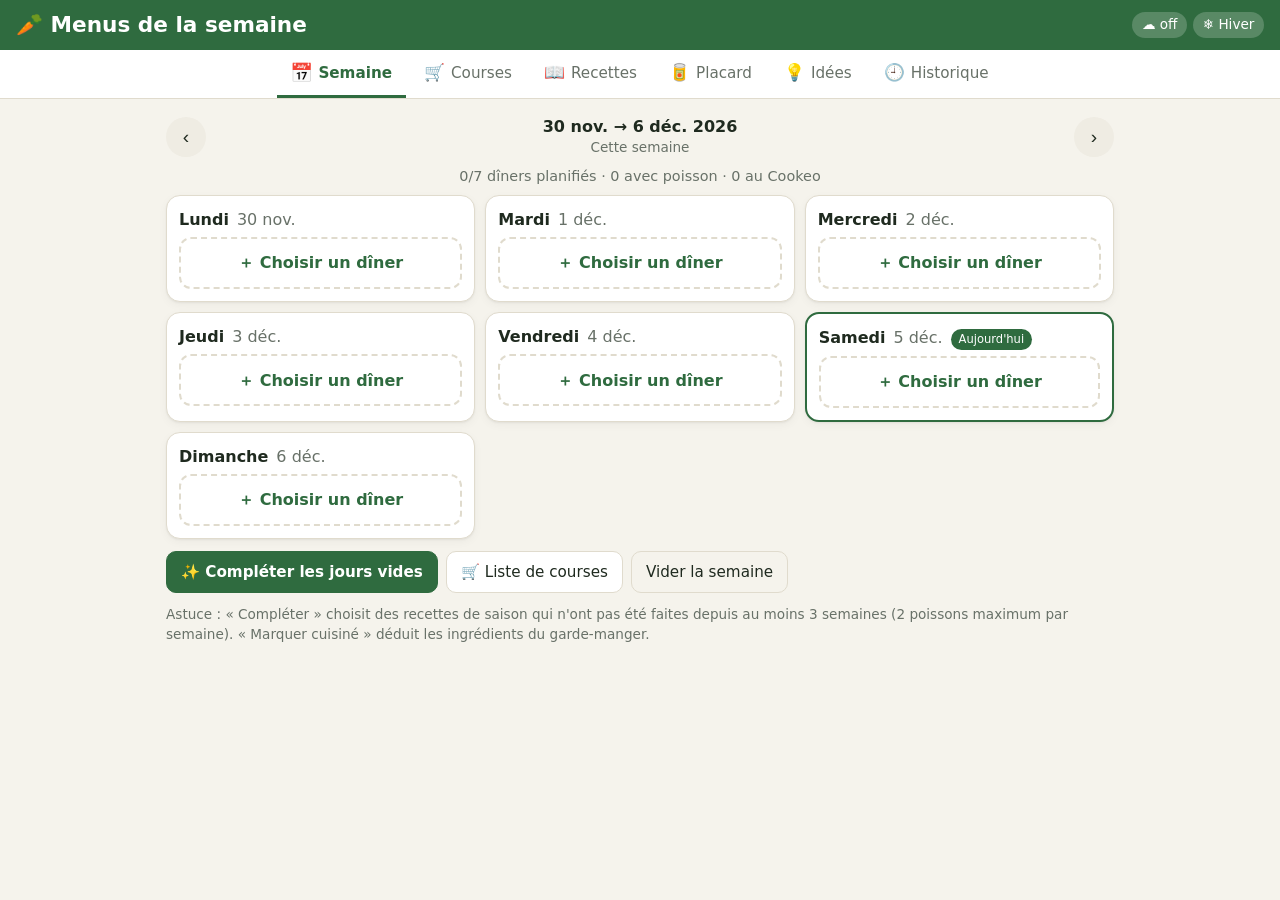
==== index.html @ c79c8af1 "Version initiale Co-Authored-By: Claude Opus 5.5 <noreply@anthropic.com> Claude-Session: https://cla" ====
<!doctype html>
<html lang="fr">
<head>
  <meta charset="utf-8">
  <meta name="viewport" content="width=device-width, initial-scale=1, viewport-fit=cover">
  <meta name="theme-color" content="#2f6b3f">
  <meta name="apple-mobile-web-app-capable" content="yes">
  <meta name="mobile-web-app-capable" content="yes">
  <meta name="apple-mobile-web-app-title" content="Menus">
  <title>Menus de la semaine</title>
  <link rel="icon" href="data:image/svg+xml,<svg xmlns='http://www.w3.org/2000/svg' viewBox='0 0 100 100'><text y='.9em' font-size='90'>🥕</text></svg>">
  <link rel="stylesheet" href="css/style.css">
</head>
<body>
  <header class="topbar">
    <h1>🥕 Menus<span class="hide-sm"> de la semaine</span></h1>
    <div class="topbar-right">
      <button id="syncBadge" class="season-pill sync-pill" data-action="sync-settings" title="Synchronisation">☁️</button>
      <span id="seasonBadge" class="season-pill"></span>
    </div>
  </header>

  <nav class="tabs" id="tabs" aria-label="Navigation">
    <button data-tab="week" class="active"><span class="ico">📅</span><span>Semaine</span></button>
    <button data-tab="shopping"><span class="ico">🛒</span><span>Courses</span></button>
    <button data-tab="recipes"><span class="ico">📖</span><span>Recettes</span></button>
    <button data-tab="pantry"><span class="ico">🥫</span><span>Placard</span></button>
    <button data-tab="ideas"><span class="ico">💡</span><span>Idées</span></button>
    <button data-tab="history"><span class="ico">🕘</span><span>Historique</span></button>
  </nav>

  <main>
    <section id="tab-week" class="tab active"></section>
    <section id="tab-shopping" class="tab"></section>
    <section id="tab-recipes" class="tab"></section>
    <section id="tab-pantry" class="tab"></section>
    <section id="tab-ideas" class="tab"></section>
    <section id="tab-history" class="tab"></section>
  </main>

  <dialog id="modal"><div id="modalBody" class="modal-inner"></div></dialog>
  <div id="toast" role="status" aria-live="polite"></div>
  <datalist id="ingNames"></datalist>
  <input type="file" id="importFile" accept="application/json,.json" hidden>

  <!-- Scripts classiques (pas de modules) : fonctionne en ouvrant directement le fichier -->
  <script src="js/recipes.js"></script>
  <script src="js/storage.js"></script>
  <script src="js/sync.js"></script>
  <script src="js/app.js"></script>
</body>
</html>
---- css/style.css ----
/* =====================================================================
   Menus de la semaine — styles (mobile d'abord)
   ===================================================================== */
:root {
  --bg: #f5f3ec;
  --surface: #ffffff;
  --surface-2: #efece3;
  --text: #1f2a1f;
  --muted: #687168;
  --line: #e0dbcd;
  --accent: #2f6b3f;
  --accent-soft: #e4efe6;
  --accent-text: #ffffff;
  --warn: #a85a12;
  --warn-soft: #fcf0e2;
  --danger: #b3261e;
  --fish: #1d5c86;
  --fish-soft: #e3eff8;
  --cookeo: #8a3b12;
  --cookeo-soft: #fbe8dc;
  --radius: 14px;
  --shadow: 0 1px 2px rgba(0, 0, 0, .05), 0 3px 10px rgba(0, 0, 0, .04);
  --nav-h: 62px;
  color-scheme: light;
}
@media (prefers-color-scheme: dark) {
  :root {
    --bg: #131713;
    --surface: #1c221c;
    --surface-2: #252c25;
    --text: #e7ece5;
    --muted: #9aa49a;
    --line: #313a31;
    --accent: #80c891;
    --accent-soft: #213428;
    --accent-text: #0e1a11;
    --warn: #f0a560;
    --warn-soft: #3a2a19;
    --danger: #ff8a80;
    --fish: #8cc3ec;
    --fish-soft: #1a2b39;
    --cookeo: #f2a57f;
    --cookeo-soft: #3a2419;
    --shadow: none;
    color-scheme: dark;
  }
}

* { box-sizing: border-box; }
html { -webkit-text-size-adjust: 100%; }
body {
  margin: 0;
  font-family: system-ui, -apple-system, "Segoe UI", Roboto, sans-serif;
  font-size: 16px;
  line-height: 1.45;
  background: var(--bg);
  color: var(--text);
  padding-bottom: calc(var(--nav-h) + env(safe-area-inset-bottom) + 16px);
}
h1, h2, h3 { line-height: 1.2; margin: 0; }
h2 { font-size: 1.3rem; }
h3 { font-size: 1.05rem; }
small, .small { font-size: .85rem; }
.muted { color: var(--muted); }
.warn-text { color: var(--warn); }
.hint { color: var(--muted); font-size: .85rem; margin: .6rem 0; }
.empty { color: var(--muted); text-align: center; padding: 1.5rem 1rem; }
.empty .btn { margin-top: .8rem; }

/* ----- En-tête et navigation ----- */
.topbar {
  display: flex; align-items: center; justify-content: space-between; gap: .5rem;
  padding: calc(env(safe-area-inset-top) + 12px) 16px 12px;
  background: var(--accent); color: var(--accent-text);
}
.topbar h1 { font-size: 1.15rem; }
.season-pill { background: rgba(255, 255, 255, .2); padding: .2rem .6rem; border-radius: 99px; font-size: .85rem; white-space: nowrap; }

.tabs {
  position: fixed; left: 0; right: 0; bottom: 0; z-index: 10;
  display: grid; grid-template-columns: repeat(6, 1fr);
  background: var(--surface); border-top: 1px solid var(--line);
  padding-bottom: env(safe-area-inset-bottom);
}
.tabs button {
  border: 0; background: none; color: var(--muted); font: inherit; font-size: .68rem;
  display: flex; flex-direction: column; align-items: center; gap: 2px;
  height: var(--nav-h); justify-content: center; cursor: pointer; min-width: 0;
}
.tabs .ico { font-size: 1.3rem; }
.tabs button.active { color: var(--accent); font-weight: 700; }
.tabs button.active .ico { transform: scale(1.1); }

main { max-width: 980px; margin: 0 auto; padding: 12px 16px; }
.tab { display: none; }
.tab.active { display: block; }

@media (min-width: 800px) {
  body { padding-bottom: 24px; }
  .tabs {
    position: sticky; top: 0; bottom: auto;
    grid-template-columns: repeat(6, auto); justify-content: center; gap: 4px;
    border-top: 0; border-bottom: 1px solid var(--line); padding: 0 8px;
  }
  .tabs button { flex-direction: row; font-size: .95rem; height: 48px; padding: 0 14px; gap: 6px; border-bottom: 3px solid transparent; }
  .tabs .ico { font-size: 1.05rem; }
  .tabs button.active { border-bottom-color: var(--accent); }
  .topbar h1 { font-size: 1.35rem; }
}

/* ----- Éléments génériques ----- */
.card {
  background: var(--surface); border: 1px solid var(--line); border-radius: var(--radius);
  padding: 14px; box-shadow: var(--shadow); margin: 12px 0;
}
.section-head { display: flex; align-items: center; justify-content: space-between; gap: .5rem; margin: 8px 0 12px; flex-wrap: wrap; }
.section-head small { color: var(--muted); font-weight: 400; font-size: .9rem; }
.row { display: flex; gap: 8px; align-items: center; flex-wrap: wrap; margin: 6px 0; }
.row > input, .row > select, .row > label:not(.chk) { flex: 1 1 140px; }
.row.between { justify-content: space-between; }
.toolbar { display: flex; flex-wrap: wrap; gap: 8px; margin: 12px 0; }
.grid-2 { display: grid; gap: 0 12px; }
@media (min-width: 700px) { .grid-2 { grid-template-columns: 1fr 1fr; } }

input, select, textarea {
  font: inherit; font-size: 16px; /* évite le zoom automatique sur iPhone */
  color: var(--text); background: var(--surface);
  border: 1px solid var(--line); border-radius: 10px; padding: 9px 10px; min-height: 42px; width: 100%;
}
textarea { resize: vertical; }
input:focus, select:focus, textarea:focus { outline: 2px solid var(--accent); outline-offset: 1px; }
input[type="checkbox"] { width: 20px; height: 20px; min-height: 0; accent-color: var(--accent); flex: none; margin: 0; }
label { display: block; font-size: .9rem; color: var(--muted); margin: 8px 0; }
label > input, label > select, label > textarea { margin-top: 4px; color: var(--text); }
label.chk { display: inline-flex; align-items: center; gap: 6px; color: var(--text); margin: 4px 12px 4px 0; font-size: .95rem; }
label.chk select { width: auto; min-height: 34px; padding: 4px 8px; margin: 0; }
fieldset { border: 1px solid var(--line); border-radius: 12px; margin: 10px 0; padding: 8px 12px 12px; }
legend { font-size: .9rem; color: var(--muted); padding: 0 4px; }

.btn {
  font: inherit; font-size: .95rem; cursor: pointer;
  border: 1px solid var(--line); background: var(--surface); color: var(--text);
  border-radius: 10px; padding: 9px 14px; min-height: 42px; line-height: 1.2;
}
.btn:hover { border-color: var(--accent); }
.btn.primary { background: var(--accent); color: var(--accent-text); border-color: var(--accent); font-weight: 600; }
.btn.ghost { background: transparent; }
.btn.outline { border-color: var(--accent); color: var(--accent); }
.btn.ok { background: var(--accent-soft); color: var(--accent); border-color: var(--accent); font-weight: 600; }
.btn.danger { color: var(--danger); border-color: var(--danger); background: transparent; }
.btn.small { font-size: .85rem; padding: 6px 10px; min-height: 36px; }
.btn.full { width: 100%; margin-top: 10px; }
.icon-btn {
  border: 0; background: var(--surface-2); color: var(--text); cursor: pointer;
  width: 40px; height: 40px; border-radius: 50%; font-size: 1.2rem; flex: none;
}
.icon-btn.small { width: 34px; height: 34px; font-size: .9rem; }
.link { border: 0; background: none; padding: 0; color: var(--accent); font: inherit; cursor: pointer; text-align: left; text-decoration: underline; text-underline-offset: 2px; }

.badges { display: flex; flex-wrap: wrap; gap: 4px; margin: 6px 0; }
.badge { font-size: .72rem; padding: 2px 8px; border-radius: 99px; background: var(--surface-2); color: var(--muted); white-space: nowrap; }
.badge.cat { background: var(--accent-soft); color: var(--accent); }
.badge.cookeo { background: var(--cookeo-soft); color: var(--cookeo); }
.badge.fish { background: var(--fish-soft); color: var(--fish); }
.badge.veg { background: var(--accent-soft); color: var(--accent); }
.badge.warn { background: var(--warn-soft); color: var(--warn); }
.badge.today-badge { background: var(--accent); color: var(--accent-text); }

/* ----- Semaine ----- */
.week-nav { display: flex; align-items: center; justify-content: space-between; gap: 8px; margin: 4px 0 8px; }
.week-title { text-align: center; display: flex; flex-direction: column; }
.week-title small { color: var(--muted); }
.summary { text-align: center; color: var(--muted); font-size: .9rem; margin: 0 0 8px; }
.days { display: grid; gap: 10px; }
@media (min-width: 700px) { .days { grid-template-columns: repeat(2, 1fr); } }
@media (min-width: 960px) { .days { grid-template-columns: repeat(3, 1fr); } }
.day { background: var(--surface); border: 1px solid var(--line); border-radius: var(--radius); padding: 12px; box-shadow: var(--shadow); }
.day.today { border: 2px solid var(--accent); }
.day.cooked { opacity: .75; }
.day-head { display: flex; align-items: baseline; gap: 8px; margin-bottom: 6px; }
.recipe-link { border: 0; background: none; padding: 0; font: inherit; font-weight: 650; font-size: 1.02rem; color: var(--text); text-align: left; cursor: pointer; }
.recipe-link:hover { color: var(--accent); }
.day-actions { display: flex; flex-wrap: wrap; gap: 6px; margin-top: 8px; }
.add-day {
  width: 100%; min-height: 52px; border: 2px dashed var(--line); background: transparent;
  border-radius: 12px; color: var(--accent); font: inherit; font-weight: 600; cursor: pointer;
}
.add-day:hover { border-color: var(--accent); }
.lunch { margin: 8px 0 0; font-size: .78rem; color: var(--muted); }

/* ----- Filtres ----- */
.filters { display: flex; flex-wrap: wrap; gap: 8px; align-items: center; margin: 8px 0 12px; }
.filters input[type="search"] { flex: 1 1 100%; }
.filters select { flex: 1 1 140px; width: auto; }

/* ----- Liste de recettes ----- */
.cards { display: grid; gap: 10px; }
@media (min-width: 700px) { .cards { grid-template-columns: repeat(2, 1fr); } }
.cards .card { margin: 0; }
.recipe-card { cursor: pointer; }
.recipe-card:hover { border-color: var(--accent); }
.recipe-card p { margin: 4px 0 0; }
.group-title { margin: 18px 0 8px; }
.idea p { margin: 6px 0; }

/* ----- Sélecteur (modale) ----- */
.pick-list { display: flex; flex-direction: column; gap: 8px; }
.pick-item {
  text-align: left; font: inherit; color: var(--text); background: var(--surface);
  border: 1px solid var(--line); border-radius: 12px; padding: 10px 12px; cursor: pointer;
  display: flex; flex-direction: column; gap: 2px;
}
.pick-item:hover { border-color: var(--accent); }
.pick-item.warn { background: var(--warn-soft); }
.pick-name { font-weight: 600; }
.pick-item .badges { margin: 2px 0; }

/* ----- Courses ----- */
.progress-wrap { display: flex; align-items: center; gap: 10px; margin: 6px 0; }
.progress { flex: 1; height: 8px; background: var(--surface-2); border-radius: 99px; overflow: hidden; }
.progress span { display: block; height: 100%; background: var(--accent); border-radius: 99px; transition: width .3s; }
.small-progress { height: 5px; margin: 6px 0; }
.aisle h3 { display: flex; justify-content: space-between; margin-bottom: 6px; color: var(--accent); }
.aisle h3 small { color: var(--muted); font-weight: 400; }
.item {
  display: flex; align-items: center; gap: 10px; margin: 0; padding: 10px 2px;
  border-top: 1px solid var(--line); color: var(--text); font-size: 1rem; cursor: pointer;
}
.item:first-of-type { border-top: 0; }
.item-main { flex: 1; display: flex; flex-direction: column; min-width: 0; }
.item-name { font-weight: 500; }
.item-note { font-size: .75rem; color: var(--muted); overflow-wrap: anywhere; }
.item-qty { font-weight: 600; white-space: nowrap; text-align: right; }
.item.done .item-name, .item.done .item-qty { text-decoration: line-through; color: var(--muted); }
.item.done { opacity: .65; }
.add-extra h3 { margin-bottom: 4px; }
.qty-input { flex: 0 1 120px !important; }
.covered ul { margin: 8px 0 0; padding-left: 18px; }
.covered li { margin: 4px 0; }
.export-text { font-family: ui-monospace, Menlo, monospace; font-size: 14px; }

/* ----- Garde-manger ----- */
.chips { display: flex; flex-wrap: wrap; gap: 6px; align-items: center; margin: 10px 0; }
.chip { border: 1px solid var(--line); background: var(--surface); color: var(--text); border-radius: 99px; padding: 6px 10px; font: inherit; font-size: .82rem; cursor: pointer; }
.chip:hover { border-color: var(--accent); }
.pantry-list { list-style: none; margin: 10px 0; padding: 0; background: var(--surface); border: 1px solid var(--line); border-radius: var(--radius); }
.pantry-list li { display: flex; align-items: center; gap: 8px; padding: 8px 12px; border-top: 1px solid var(--line); flex-wrap: wrap; }
.pantry-list li:first-child { border-top: 0; }
.p-name { flex: 1 1 140px; font-weight: 500; }
.p-qty { font-weight: 600; min-width: 70px; text-align: right; }
.p-actions { display: flex; gap: 4px; align-items: center; }
.empty-stock .p-qty { color: var(--danger); }
#pantrySearch { margin: 6px 0; }

/* ----- Historique ----- */
ul.simple { list-style: none; padding: 0; margin: 8px 0; }
ul.simple li { padding: 4px 0; }
.week-hist.current { border-color: var(--accent); }

/* ----- Modale ----- */
dialog {
  border: 0; padding: 0; background: var(--surface); color: var(--text);
  width: min(680px, 100vw); max-width: 100vw; max-height: 92dvh;
  border-radius: 18px 18px 0 0; margin: auto auto 0; box-shadow: 0 -4px 30px rgba(0, 0, 0, .25);
}
dialog::backdrop { background: rgba(0, 0, 0, .45); }
@media (min-width: 700px) { dialog { border-radius: 18px; margin: auto; max-height: 88vh; } }
.modal-inner { padding: 16px 16px calc(16px + env(safe-area-inset-bottom)); overflow-y: auto; max-height: inherit; }
.modal-head { display: flex; justify-content: space-between; align-items: flex-start; gap: 10px; position: sticky; top: -16px; background: var(--surface); padding: 4px 0 8px; z-index: 1; }
.modal-head h2 { font-size: 1.15rem; padding-top: 8px; }
.modal-actions { display: flex; flex-wrap: wrap; gap: 8px; justify-content: flex-end; margin-top: 14px; border-top: 1px solid var(--line); padding-top: 12px; }
.modal-inner h3 { margin: 16px 0 6px; }
.ing-list { list-style: none; padding: 0; margin: 0; }
.ing-list li { display: flex; justify-content: space-between; gap: 10px; padding: 6px 0; border-bottom: 1px dashed var(--line); }
.steps { padding-left: 22px; margin: 0; }
.steps li { margin: 6px 0; }
.note { background: var(--surface-2); padding: 10px 12px; border-radius: 10px; font-size: .92rem; }
.cookeo-box { background: var(--cookeo-soft); color: var(--text); padding: 10px 12px; border-radius: 10px; margin: 8px 0; font-size: .92rem; }
.cookeo-box strong { color: var(--cookeo); }
.fish-box { background: var(--fish-soft); padding: 10px 12px; border-radius: 10px; margin: 8px 0; font-size: .92rem; }
.add-to-week { background: var(--surface-2); box-shadow: none; }
.ing-row { display: grid; grid-template-columns: 1fr 70px 34px; grid-template-areas: "name qty del" "unit aisle aisle"; gap: 6px; padding: 8px 0; border-bottom: 1px dashed var(--line); }
.ing-row [name=iname] { grid-area: name; }
.ing-row [name=iqty] { grid-area: qty; }
.ing-row [name=iunit] { grid-area: unit; }
.ing-row [name=iaisle] { grid-area: aisle; }
.ing-row .icon-btn { grid-area: del; align-self: center; }
@media (min-width: 600px) {
  .ing-row { grid-template-columns: 2fr 70px 1fr 1.4fr 34px; grid-template-areas: "name qty unit aisle del"; }
}
#ingRows { margin-bottom: 8px; }

/* ----- Toast ----- */
#toast {
  position: fixed; left: 50%; bottom: calc(var(--nav-h) + env(safe-area-inset-bottom) + 12px);
  transform: translate(-50%, 20px); opacity: 0; pointer-events: none;
  background: var(--text); color: var(--bg); padding: 10px 16px; border-radius: 12px;
  font-size: .9rem; max-width: min(92vw, 520px); z-index: 100; transition: all .25s; text-align: center;
}
#toast.show { opacity: 1; transform: translate(-50%, 0); }
@media (min-width: 800px) { #toast { bottom: 24px; } }

/* ----- Synchronisation ----- */
.topbar-right { display: flex; gap: 6px; align-items: center; }
.sync-pill { border: 0; color: inherit; font: inherit; font-size: .85rem; cursor: pointer; }
.sync-pill.bad { background: #f6c9a0; color: #4a2405; }
.toolbar.tight { margin: 0; }
.modal-inner a { color: var(--accent); }
@media (max-width: 480px) { .hide-sm { display: none; } }
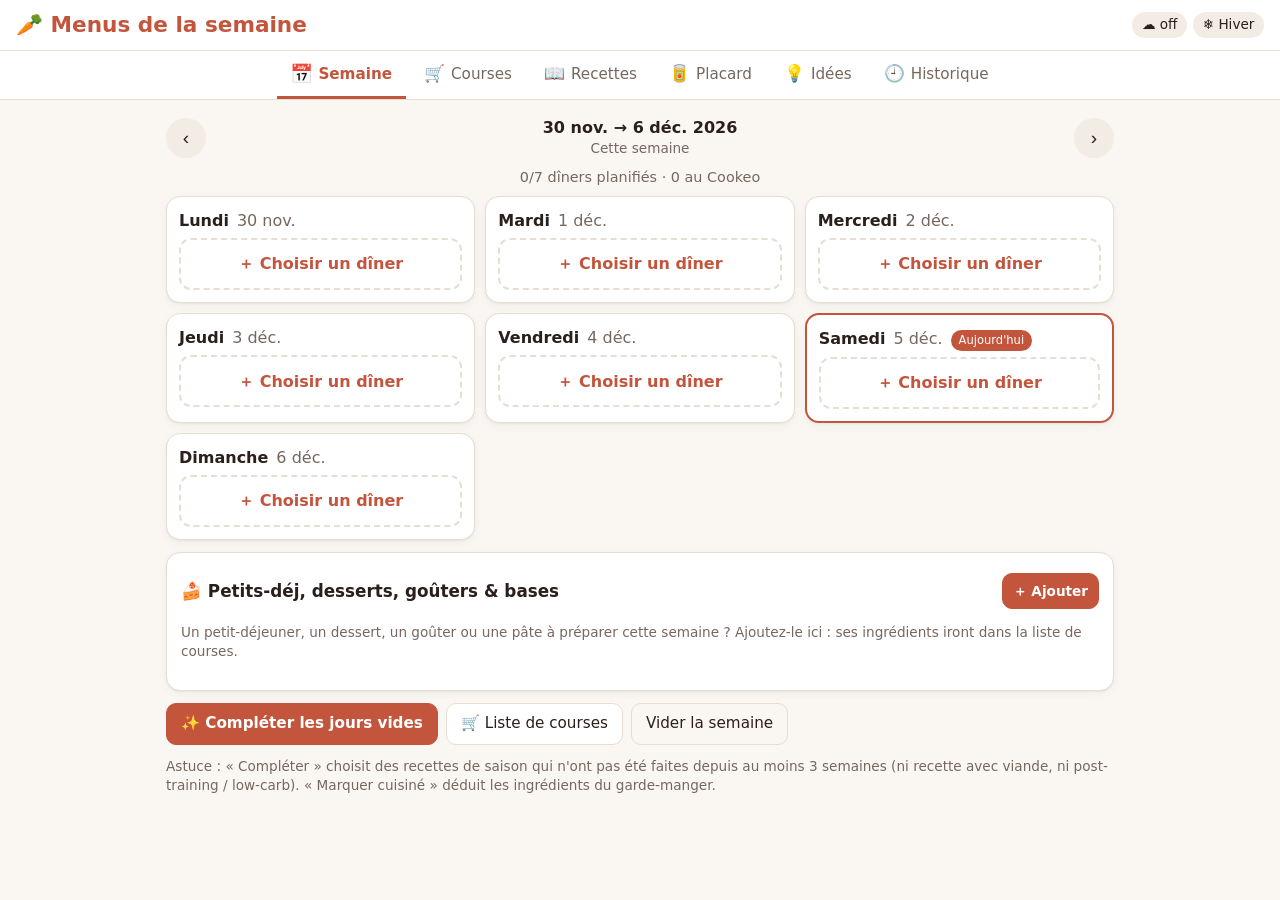
==== commit 015685a7: "Palette « Terre cuite » : fond noir neutre, accent terre cuite, version claire assortie Barre du hau" ====
--- a/index.html
+++ b/index.html
@@ -3,7 +3,8 @@
 <head>
   <meta charset="utf-8">
   <meta name="viewport" content="width=device-width, initial-scale=1, viewport-fit=cover">
-  <meta name="theme-color" content="#2f6b3f">
+  <meta name="theme-color" content="#faf7f2" media="(prefers-color-scheme: light)">
+  <meta name="theme-color" content="#0e0e10" media="(prefers-color-scheme: dark)">
   <meta name="apple-mobile-web-app-capable" content="yes">
   <meta name="mobile-web-app-capable" content="yes">
   <meta name="apple-mobile-web-app-title" content="Menus">
--- a/css/style.css
+++ b/css/style.css
@@ -2,22 +2,23 @@
    Menus de la semaine — styles (mobile d'abord)
    ===================================================================== */
 :root {
-  --bg: #f5f3ec;
+  /* Palette « Terre cuite » — version claire (téléphone en mode jour) */
+  --bg: #faf7f2;
   --surface: #ffffff;
-  --surface-2: #efece3;
-  --text: #1f2a1f;
-  --muted: #687168;
-  --line: #e0dbcd;
-  --accent: #2f6b3f;
-  --accent-soft: #e4efe6;
+  --surface-2: #f2ece4;
+  --text: #2a1f1b;
+  --muted: #76675f;
+  --line: #e6ddd3;
+  --accent: #c4553d;
+  --accent-soft: #fbe6e0;
   --accent-text: #ffffff;
-  --warn: #a85a12;
-  --warn-soft: #fcf0e2;
+  --warn: #9a5b0c;
+  --warn-soft: #fbf0dc;
   --danger: #b3261e;
-  --fish: #1d5c86;
-  --fish-soft: #e3eff8;
-  --cookeo: #8a3b12;
-  --cookeo-soft: #fbe8dc;
+  --fish: #3e6a91;        /* badge « Avec viande · Baptiste » */
+  --fish-soft: #e3eef7;
+  --cookeo: #9a5b0c;
+  --cookeo-soft: #fbf0dc;
   --radius: 14px;
   --shadow: 0 1px 2px rgba(0, 0, 0, .05), 0 3px 10px rgba(0, 0, 0, .04);
   --nav-h: 62px;
@@ -25,22 +26,23 @@
 }
 @media (prefers-color-scheme: dark) {
   :root {
-    --bg: #131713;
-    --surface: #1c221c;
-    --surface-2: #252c25;
-    --text: #e7ece5;
-    --muted: #9aa49a;
-    --line: #313a31;
-    --accent: #80c891;
-    --accent-soft: #213428;
-    --accent-text: #0e1a11;
-    --warn: #f0a560;
-    --warn-soft: #3a2a19;
+    /* Palette « Terre cuite » — fond noir */
+    --bg: #0e0e10;
+    --surface: #18181b;
+    --surface-2: #232327;
+    --text: #f2f0ec;
+    --muted: #a1a1aa;
+    --line: #2c2c31;
+    --accent: #e2725b;
+    --accent-soft: #3a211c;
+    --accent-text: #1a0e0b;
+    --warn: #f2b45a;
+    --warn-soft: #36291a;
     --danger: #ff8a80;
-    --fish: #8cc3ec;
-    --fish-soft: #1a2b39;
-    --cookeo: #f2a57f;
-    --cookeo-soft: #3a2419;
+    --fish: #8fb8de;
+    --fish-soft: #1c2733;
+    --cookeo: #f2b45a;
+    --cookeo-soft: #36291a;
     --shadow: none;
     color-scheme: dark;
   }
@@ -71,10 +73,10 @@
 .topbar {
   display: flex; align-items: center; justify-content: space-between; gap: .5rem;
   padding: calc(env(safe-area-inset-top) + 12px) 16px 12px;
-  background: var(--accent); color: var(--accent-text);
-}
-.topbar h1 { font-size: 1.15rem; }
-.season-pill { background: rgba(255, 255, 255, .2); padding: .2rem .6rem; border-radius: 99px; font-size: .85rem; white-space: nowrap; }
+  background: var(--surface); color: var(--text); border-bottom: 1px solid var(--line);
+}
+.topbar h1 { font-size: 1.15rem; color: var(--accent); }
+.season-pill { background: var(--surface-2); color: var(--text); padding: .2rem .6rem; border-radius: 99px; font-size: .85rem; white-space: nowrap; }
 
 .tabs {
   position: fixed; left: 0; right: 0; bottom: 0; z-index: 10;
@@ -161,7 +163,7 @@
 .badge { font-size: .72rem; padding: 2px 8px; border-radius: 99px; background: var(--surface-2); color: var(--muted); white-space: nowrap; }
 .badge.cat { background: var(--accent-soft); color: var(--accent); }
 .badge.cookeo { background: var(--cookeo-soft); color: var(--cookeo); }
-.badge.fish { background: var(--fish-soft); color: var(--fish); }
+.badge.meat { background: var(--fish-soft); color: var(--fish); }
 .badge.veg { background: var(--accent-soft); color: var(--accent); }
 .badge.warn { background: var(--warn-soft); color: var(--warn); }
 .badge.today-badge { background: var(--accent); color: var(--accent-text); }
@@ -277,7 +279,7 @@
 .note { background: var(--surface-2); padding: 10px 12px; border-radius: 10px; font-size: .92rem; }
 .cookeo-box { background: var(--cookeo-soft); color: var(--text); padding: 10px 12px; border-radius: 10px; margin: 8px 0; font-size: .92rem; }
 .cookeo-box strong { color: var(--cookeo); }
-.fish-box { background: var(--fish-soft); padding: 10px 12px; border-radius: 10px; margin: 8px 0; font-size: .92rem; }
+.meat-box { background: var(--fish-soft); padding: 10px 12px; border-radius: 10px; margin: 8px 0; font-size: .92rem; }
 .add-to-week { background: var(--surface-2); box-shadow: none; }
 .ing-row { display: grid; grid-template-columns: 1fr 70px 34px; grid-template-areas: "name qty del" "unit aisle aisle"; gap: 6px; padding: 8px 0; border-bottom: 1px dashed var(--line); }
 .ing-row [name=iname] { grid-area: name; }
@@ -303,7 +305,15 @@
 /* ----- Synchronisation ----- */
 .topbar-right { display: flex; gap: 6px; align-items: center; }
 .sync-pill { border: 0; color: inherit; font: inherit; font-size: .85rem; cursor: pointer; }
-.sync-pill.bad { background: #f6c9a0; color: #4a2405; }
+.sync-pill.bad { background: var(--warn-soft); color: var(--warn); }
 .toolbar.tight { margin: 0; }
 .modal-inner a { color: var(--accent); }
 @media (max-width: 480px) { .hide-sm { display: none; } }
+
+/* ----- Desserts, goûters & bases ----- */
+.sides { margin-top: 12px; }
+.sides h3 { margin: 0; }
+.side-list { list-style: none; padding: 0; margin: 8px 0 0; }
+.side-list li { display: flex; align-items: center; gap: 8px; flex-wrap: wrap; padding: 8px 0; border-top: 1px solid var(--line); }
+.side-list li.cooked { opacity: .7; }
+.side-main { flex: 1 1 180px; display: flex; flex-direction: column; }
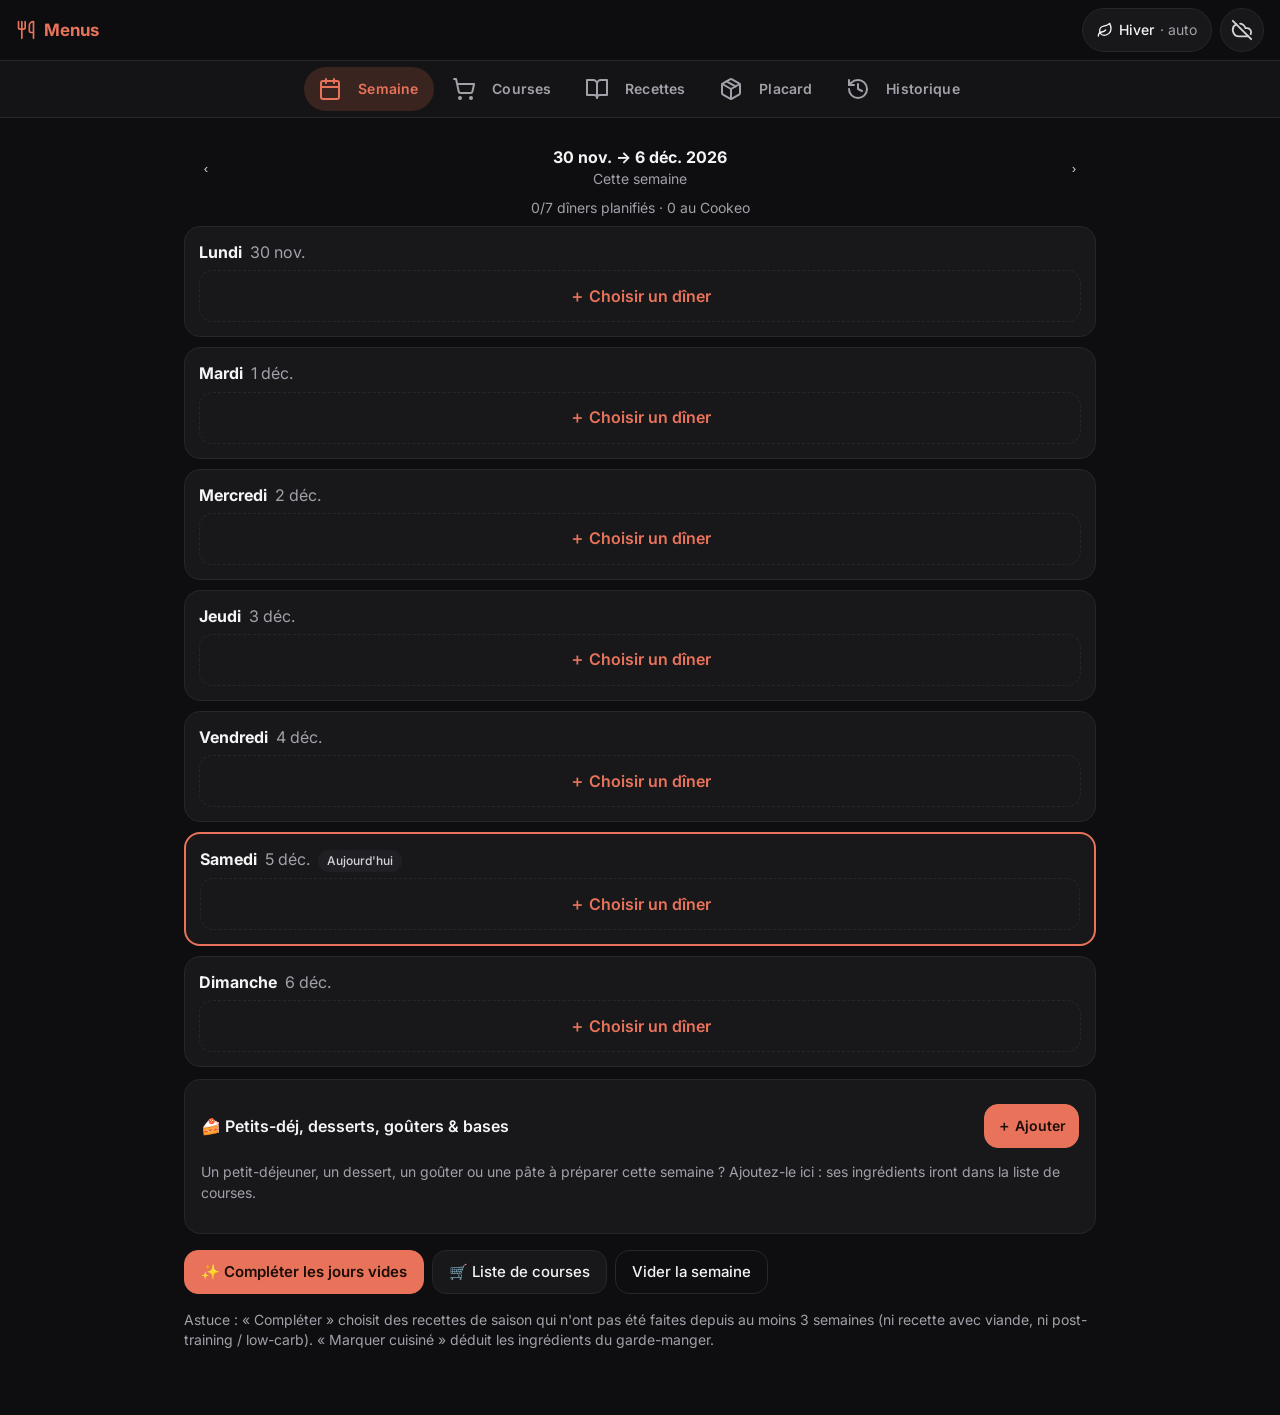
==== commit b61af54c: "Étape 1 : design system, icônes SVG, barre d'onglets et en-tête - Variables CSS (couleurs, rayons, c" ====
--- a/index.html
+++ b/index.html
@@ -3,48 +3,55 @@
 <head>
   <meta charset="utf-8">
   <meta name="viewport" content="width=device-width, initial-scale=1, viewport-fit=cover">
-  <meta name="theme-color" content="#faf7f2" media="(prefers-color-scheme: light)">
-  <meta name="theme-color" content="#0e0e10" media="(prefers-color-scheme: dark)">
+  <meta name="theme-color" content="#0E0E10">
+  <meta name="color-scheme" content="dark">
   <meta name="apple-mobile-web-app-capable" content="yes">
+  <meta name="apple-mobile-web-app-status-bar-style" content="black-translucent">
   <meta name="mobile-web-app-capable" content="yes">
   <meta name="apple-mobile-web-app-title" content="Menus">
   <title>Menus de la semaine</title>
-  <link rel="icon" href="data:image/svg+xml,<svg xmlns='http://www.w3.org/2000/svg' viewBox='0 0 100 100'><text y='.9em' font-size='90'>🥕</text></svg>">
+  <link rel="icon" href="data:image/svg+xml,<svg xmlns='http://www.w3.org/2000/svg' viewBox='0 0 24 24' fill='none' stroke='%23E8735A' stroke-width='2' stroke-linecap='round' stroke-linejoin='round'><path d='M3 2v7c0 1.1.9 2 2 2h4a2 2 0 0 0 2-2V2'/><path d='M7 2v20'/><path d='M21 15V2a5 5 0 0 0-5 5v6c0 1.1.9 2 2 2h3Zm0 0v7'/></svg>">
+  <link rel="preconnect" href="https://fonts.googleapis.com">
+  <link rel="preconnect" href="https://fonts.gstatic.com" crossorigin>
+  <link rel="stylesheet" href="https://fonts.googleapis.com/css2?family=Inter:wght@400;500;600;700&display=swap">
   <link rel="stylesheet" href="css/style.css">
 </head>
 <body>
-  <header class="topbar">
-    <h1>🥕 Menus<span class="hide-sm"> de la semaine</span></h1>
-    <div class="topbar-right">
-      <button id="syncBadge" class="season-pill sync-pill" data-action="sync-settings" title="Synchronisation">☁️</button>
-      <span id="seasonBadge" class="season-pill"></span>
+  <header class="appbar">
+    <div class="brand" aria-hidden="true"><span id="brandIcon"></span>Menus</div>
+    <div class="appbar-actions">
+      <button id="seasonBtn" class="season-btn" data-action="season-sheet" aria-haspopup="dialog"></button>
+      <button id="syncBadge" class="round-btn" data-action="sync-settings" aria-label="Synchronisation"></button>
     </div>
   </header>
 
-  <nav class="tabs" id="tabs" aria-label="Navigation">
-    <button data-tab="week" class="active"><span class="ico">📅</span><span>Semaine</span></button>
-    <button data-tab="shopping"><span class="ico">🛒</span><span>Courses</span></button>
-    <button data-tab="recipes"><span class="ico">📖</span><span>Recettes</span></button>
-    <button data-tab="pantry"><span class="ico">🥫</span><span>Placard</span></button>
-    <button data-tab="ideas"><span class="ico">💡</span><span>Idées</span></button>
-    <button data-tab="history"><span class="ico">🕘</span><span>Historique</span></button>
+  <nav class="tabbar" id="tabs" aria-label="Navigation principale">
+    <button data-tab="week"><span class="tab-ico" data-icon="calendar"></span><span class="tab-label">Semaine</span></button>
+    <button data-tab="shopping"><span class="tab-ico" data-icon="cart"></span><span class="tab-label">Courses</span></button>
+    <button data-tab="recipes"><span class="tab-ico" data-icon="book"></span><span class="tab-label">Recettes</span></button>
+    <button data-tab="pantry"><span class="tab-ico" data-icon="package"></span><span class="tab-label">Placard</span></button>
+    <button data-tab="history"><span class="tab-ico" data-icon="history"></span><span class="tab-label">Historique</span></button>
   </nav>
 
   <main>
-    <section id="tab-week" class="tab active"></section>
-    <section id="tab-shopping" class="tab"></section>
-    <section id="tab-recipes" class="tab"></section>
-    <section id="tab-pantry" class="tab"></section>
-    <section id="tab-ideas" class="tab"></section>
-    <section id="tab-history" class="tab"></section>
+    <section id="tab-week" class="tab active" aria-labelledby="h-week"></section>
+    <section id="tab-shopping" class="tab" aria-labelledby="h-shopping"></section>
+    <section id="tab-recipes" class="tab" aria-labelledby="h-recipes"></section>
+    <section id="tab-pantry" class="tab" aria-labelledby="h-pantry"></section>
+    <section id="tab-ideas" class="tab" aria-labelledby="h-ideas"></section>
+    <section id="tab-history" class="tab" aria-labelledby="h-history"></section>
   </main>
 
-  <dialog id="modal"><div id="modalBody" class="modal-inner"></div></dialog>
-  <div id="toast" role="status" aria-live="polite"></div>
+  <!-- Fenêtre (recette, choix d'un dîner…) et feuille du bas (filtres, ajout…) -->
+  <dialog id="modal" aria-label="Détail"><div id="modalBody" class="modal-inner"></div></dialog>
+  <dialog id="sheet" class="sheet" aria-label="Options"><div id="sheetBody" class="sheet-inner"></div></dialog>
+
+  <div id="toast" role="status" aria-live="polite"><span id="toastMsg"></span><button id="toastAction" type="button" hidden></button></div>
   <datalist id="ingNames"></datalist>
   <input type="file" id="importFile" accept="application/json,.json" hidden>
 
-  <!-- Scripts classiques (pas de modules) : fonctionne en ouvrant directement le fichier -->
+  <!-- Scripts classiques (pas de modules) : fonctionne aussi en ouvrant directement le fichier -->
+  <script src="js/icons.js"></script>
   <script src="js/recipes.js"></script>
   <script src="js/storage.js"></script>
   <script src="js/sync.js"></script>
--- a/css/style.css
+++ b/css/style.css
@@ -1,319 +1,322 @@
 /* =====================================================================
-   Menus de la semaine — styles (mobile d'abord)
+   Menus de la semaine — design system (thème sombre, mobile d'abord)
    ===================================================================== */
 :root {
-  /* Palette « Terre cuite » — version claire (téléphone en mode jour) */
-  --bg: #faf7f2;
-  --surface: #ffffff;
-  --surface-2: #f2ece4;
-  --text: #2a1f1b;
-  --muted: #76675f;
-  --line: #e6ddd3;
-  --accent: #c4553d;
-  --accent-soft: #fbe6e0;
-  --accent-text: #ffffff;
-  --warn: #9a5b0c;
-  --warn-soft: #fbf0dc;
-  --danger: #b3261e;
-  --fish: #3e6a91;        /* badge « Avec viande · Baptiste » */
-  --fish-soft: #e3eef7;
-  --cookeo: #9a5b0c;
-  --cookeo-soft: #fbf0dc;
-  --radius: 14px;
-  --shadow: 0 1px 2px rgba(0, 0, 0, .05), 0 3px 10px rgba(0, 0, 0, .04);
-  --nav-h: 62px;
-  color-scheme: light;
-}
-@media (prefers-color-scheme: dark) {
-  :root {
-    /* Palette « Terre cuite » — fond noir */
-    --bg: #0e0e10;
-    --surface: #18181b;
-    --surface-2: #232327;
-    --text: #f2f0ec;
-    --muted: #a1a1aa;
-    --line: #2c2c31;
-    --accent: #e2725b;
-    --accent-soft: #3a211c;
-    --accent-text: #1a0e0b;
-    --warn: #f2b45a;
-    --warn-soft: #36291a;
-    --danger: #ff8a80;
-    --fish: #8fb8de;
-    --fish-soft: #1c2733;
-    --cookeo: #f2b45a;
-    --cookeo-soft: #36291a;
-    --shadow: none;
-    color-scheme: dark;
-  }
+  --bg: #0E0E10;
+  --surface: #18181B;
+  --surface-2: #141416;
+  --surface-3: #202024;      /* survol, éléments en relief */
+  --border: #26262B;
+  --text: #F4F4F5;
+  --text-2: #D4D4D8;
+  --text-muted: #A1A1AA;     /* jamais plus sombre : contraste ≥ 4,5:1 sur --surface */
+  --accent: #E8735A;
+  --accent-light: #F0A28F;
+  --accent-ink: #1C0D08;
+  --accent-soft: #3A2420;
+  --success: #7DD3A0;
+  --success-soft: #1B2E23;
+  --warning: #F2C14E;
+  --warning-soft: #33290F;
+  --danger: #FF8A80;
+
+  --r-card: 16px;
+  --r-field: 14px;
+  --r-pill: 999px;
+  --tap: 44px;
+  --row: 52px;
+  --tabbar-h: 64px;
+  --font: "Inter", system-ui, -apple-system, "Segoe UI", Roboto, sans-serif;
+  color-scheme: dark;
 }
 
 * { box-sizing: border-box; }
-html { -webkit-text-size-adjust: 100%; }
+html { -webkit-text-size-adjust: 100%; background: var(--bg); }
 body {
   margin: 0;
-  font-family: system-ui, -apple-system, "Segoe UI", Roboto, sans-serif;
+  font-family: var(--font);
   font-size: 16px;
   line-height: 1.45;
   background: var(--bg);
   color: var(--text);
-  padding-bottom: calc(var(--nav-h) + env(safe-area-inset-bottom) + 16px);
+  padding-bottom: calc(var(--tabbar-h) + env(safe-area-inset-bottom) + 24px);
+  -webkit-font-smoothing: antialiased;
 }
 h1, h2, h3 { line-height: 1.2; margin: 0; }
-h2 { font-size: 1.3rem; }
-h3 { font-size: 1.05rem; }
-small, .small { font-size: .85rem; }
-.muted { color: var(--muted); }
-.warn-text { color: var(--warn); }
-.hint { color: var(--muted); font-size: .85rem; margin: .6rem 0; }
-.empty { color: var(--muted); text-align: center; padding: 1.5rem 1rem; }
-.empty .btn { margin-top: .8rem; }
-
-/* ----- En-tête et navigation ----- */
-.topbar {
-  display: flex; align-items: center; justify-content: space-between; gap: .5rem;
-  padding: calc(env(safe-area-inset-top) + 12px) 16px 12px;
-  background: var(--surface); color: var(--text); border-bottom: 1px solid var(--line);
-}
-.topbar h1 { font-size: 1.15rem; color: var(--accent); }
-.season-pill { background: var(--surface-2); color: var(--text); padding: .2rem .6rem; border-radius: 99px; font-size: .85rem; white-space: nowrap; }
-
-.tabs {
-  position: fixed; left: 0; right: 0; bottom: 0; z-index: 10;
-  display: grid; grid-template-columns: repeat(6, 1fr);
-  background: var(--surface); border-top: 1px solid var(--line);
-  padding-bottom: env(safe-area-inset-bottom);
-}
-.tabs button {
-  border: 0; background: none; color: var(--muted); font: inherit; font-size: .68rem;
-  display: flex; flex-direction: column; align-items: center; gap: 2px;
-  height: var(--nav-h); justify-content: center; cursor: pointer; min-width: 0;
-}
-.tabs .ico { font-size: 1.3rem; }
-.tabs button.active { color: var(--accent); font-weight: 700; }
-.tabs button.active .ico { transform: scale(1.1); }
-
-main { max-width: 980px; margin: 0 auto; padding: 12px 16px; }
+h1 { font-size: 28px; font-weight: 700; letter-spacing: -.01em; }
+h2 { font-size: 20px; font-weight: 700; }
+h3 { font-size: 16px; font-weight: 600; }
+a { color: var(--accent-light); }
+small, .small { font-size: 14px; }
+.muted { color: var(--text-muted); }
+.warn-text { color: var(--warning); }
+.hint { color: var(--text-muted); font-size: 14px; margin: 8px 0; }
+.empty { color: var(--text-muted); text-align: center; padding: 24px 16px; }
+.empty .btn { margin-top: 12px; }
+.ico { flex: none; display: block; }
+.sr-only { position: absolute; width: 1px; height: 1px; padding: 0; margin: -1px; overflow: hidden; clip: rect(0 0 0 0); white-space: nowrap; border: 0; }
+:focus-visible { outline: 2px solid var(--accent); outline-offset: 2px; }
+
+/* ----- En-tête ----- */
+.appbar {
+  position: sticky; top: 0; z-index: 20;
+  display: flex; align-items: center; justify-content: space-between; gap: 8px;
+  padding: calc(env(safe-area-inset-top) + 8px) 16px 8px;
+  background: rgba(14, 14, 16, .92);
+  -webkit-backdrop-filter: blur(12px); backdrop-filter: blur(12px);
+  border-bottom: 1px solid var(--border);
+}
+.brand { display: flex; align-items: center; gap: 8px; font-weight: 700; font-size: 17px; color: var(--accent); }
+.appbar-actions { display: flex; align-items: center; gap: 8px; }
+.season-btn {
+  display: inline-flex; align-items: center; gap: 6px; min-height: var(--tap); padding: 0 14px;
+  border: 1px solid var(--border); border-radius: var(--r-pill); background: var(--surface);
+  color: var(--text); font: inherit; font-size: 14px; font-weight: 500; cursor: pointer;
+}
+.season-btn .auto { color: var(--text-muted); font-weight: 400; }
+.round-btn {
+  display: inline-grid; place-items: center; width: var(--tap); height: var(--tap); flex: none;
+  border: 1px solid var(--border); border-radius: 50%; background: var(--surface); color: var(--text-2);
+  cursor: pointer; padding: 0; position: relative;
+}
+.round-btn.accent { background: var(--accent); color: var(--accent-ink); border-color: var(--accent); }
+.round-btn[data-state="ok"] { color: var(--success); }
+.round-btn[data-state="error"] { color: var(--warning); border-color: var(--warning); }
+.round-btn[data-state="syncing"] .ico, .round-btn[data-state="pending"] .ico { animation: pulse 1.2s ease-in-out infinite; }
+@keyframes pulse { 50% { opacity: .35; } }
+@media (prefers-reduced-motion: reduce) { * { animation: none !important; transition: none !important; } }
+
+/* ----- Barre d'onglets ----- */
+.tabbar {
+  position: fixed; left: 0; right: 0; bottom: 0; z-index: 20;
+  display: grid; grid-template-columns: repeat(5, 1fr);
+  background: var(--surface-2); border-top: 1px solid var(--border);
+  padding: 6px 4px env(safe-area-inset-bottom);
+}
+.tabbar button {
+  display: flex; flex-direction: column; align-items: center; justify-content: center; gap: 4px;
+  min-height: 56px; min-width: 0; padding: 4px 0; border: 0; background: none; cursor: pointer;
+  color: var(--text-muted); font: inherit;
+}
+.tab-ico { display: grid; place-items: center; width: 56px; height: 30px; border-radius: var(--r-pill); }
+.tab-label { font-size: 11px; font-weight: 600; letter-spacing: .01em; white-space: nowrap; }
+.tabbar button[aria-current="page"] { color: var(--accent); }
+.tabbar button[aria-current="page"] .tab-ico { background: var(--accent-soft); }
+
+main { max-width: 760px; margin: 0 auto; padding: 16px; }
 .tab { display: none; }
 .tab.active { display: block; }
 
-@media (min-width: 800px) {
-  body { padding-bottom: 24px; }
-  .tabs {
-    position: sticky; top: 0; bottom: auto;
-    grid-template-columns: repeat(6, auto); justify-content: center; gap: 4px;
-    border-top: 0; border-bottom: 1px solid var(--line); padding: 0 8px;
+@media (min-width: 900px) {
+  body { padding-bottom: 32px; }
+  .tabbar {
+    position: sticky; top: calc(env(safe-area-inset-top) + 61px); bottom: auto;
+    display: flex; justify-content: center; gap: 4px; padding: 6px 16px;
+    border-top: 0; border-bottom: 1px solid var(--border);
   }
-  .tabs button { flex-direction: row; font-size: .95rem; height: 48px; padding: 0 14px; gap: 6px; border-bottom: 3px solid transparent; }
-  .tabs .ico { font-size: 1.05rem; }
-  .tabs button.active { border-bottom-color: var(--accent); }
-  .topbar h1 { font-size: 1.35rem; }
-}
-
-/* ----- Éléments génériques ----- */
-.card {
-  background: var(--surface); border: 1px solid var(--line); border-radius: var(--radius);
-  padding: 14px; box-shadow: var(--shadow); margin: 12px 0;
-}
-.section-head { display: flex; align-items: center; justify-content: space-between; gap: .5rem; margin: 8px 0 12px; flex-wrap: wrap; }
-.section-head small { color: var(--muted); font-weight: 400; font-size: .9rem; }
-.row { display: flex; gap: 8px; align-items: center; flex-wrap: wrap; margin: 6px 0; }
+  .tabbar button { flex-direction: row; gap: 8px; min-height: var(--tap); padding: 0 16px 0 6px; border-radius: var(--r-pill); }
+  .tabbar .tab-ico { width: 40px; height: 32px; }
+  .tab-label { font-size: 14px; }
+  .tabbar button[aria-current="page"] { background: var(--accent-soft); }
+  main { max-width: 960px; padding: 24px; }
+}
+
+/* ----- Titres de page ----- */
+.page-head { display: flex; align-items: flex-start; justify-content: space-between; gap: 12px; margin: 4px 0 16px; }
+.page-head .sub { color: var(--text-muted); font-size: 14px; margin-top: 4px; }
+.page-head-actions { display: flex; gap: 8px; flex: none; }
+
+/* ----- Boutons ----- */
+.btn {
+  display: inline-flex; align-items: center; justify-content: center; gap: 8px;
+  min-height: var(--tap); padding: 0 16px; border: 1px solid var(--border); border-radius: var(--r-field);
+  background: var(--surface); color: var(--text); font: inherit; font-size: 15px; font-weight: 500;
+  cursor: pointer; text-decoration: none; line-height: 1.2;
+}
+.btn:hover { border-color: var(--text-muted); }
+.btn.primary { background: var(--accent); color: var(--accent-ink); border-color: var(--accent); font-weight: 600; }
+.btn.primary:hover { filter: brightness(1.06); }
+.btn.ghost { background: transparent; }
+.btn.outline { border-color: var(--accent); color: var(--accent); background: transparent; }
+.btn.ok { color: var(--success); border-color: var(--success); background: var(--success-soft); font-weight: 600; }
+.btn.danger { color: var(--danger); border-color: rgba(255, 138, 128, .5); background: transparent; }
+.btn.small { font-size: 14px; padding: 0 12px; }
+.btn.full { width: 100%; }
+.btn.pill { border-radius: var(--r-pill); }
+.icon-btn {
+  display: inline-grid; place-items: center; width: var(--tap); height: var(--tap); flex: none; padding: 0;
+  border: 0; border-radius: 50%; background: transparent; color: var(--text-2); cursor: pointer;
+}
+.icon-btn:hover { background: var(--surface-3); }
+.link { border: 0; background: none; padding: 0; color: var(--accent-light); font: inherit; cursor: pointer; text-align: left; min-height: var(--tap); }
+.toolbar { display: flex; flex-wrap: wrap; gap: 8px; margin: 16px 0; }
+.toolbar.tight { margin: 0; }
+
+/* ----- Champs ----- */
+input, select, textarea {
+  font: inherit; font-size: 16px; color: var(--text); background: var(--surface);
+  border: 1px solid var(--border); border-radius: var(--r-field); padding: 10px 14px; min-height: 48px; width: 100%;
+}
+textarea { resize: vertical; }
+input::placeholder, textarea::placeholder { color: var(--text-muted); }
+input:focus, select:focus, textarea:focus { outline: 2px solid var(--accent); outline-offset: 0; border-color: transparent; }
+input[type="checkbox"] { width: 22px; height: 22px; min-height: 0; padding: 0; accent-color: var(--accent); flex: none; margin: 0; }
+label { display: block; font-size: 14px; color: var(--text-muted); margin: 10px 0; }
+label > input, label > select, label > textarea { margin-top: 6px; color: var(--text); }
+label.chk { display: inline-flex; align-items: center; gap: 10px; min-height: var(--tap); color: var(--text); margin: 0 14px 0 0; font-size: 15px; }
+fieldset { border: 1px solid var(--border); border-radius: var(--r-field); margin: 12px 0; padding: 8px 14px 14px; }
+legend { font-size: 14px; color: var(--text-muted); padding: 0 6px; }
+.row { display: flex; gap: 8px; align-items: center; flex-wrap: wrap; margin: 8px 0; }
 .row > input, .row > select, .row > label:not(.chk) { flex: 1 1 140px; }
 .row.between { justify-content: space-between; }
-.toolbar { display: flex; flex-wrap: wrap; gap: 8px; margin: 12px 0; }
-.grid-2 { display: grid; gap: 0 12px; }
-@media (min-width: 700px) { .grid-2 { grid-template-columns: 1fr 1fr; } }
-
-input, select, textarea {
-  font: inherit; font-size: 16px; /* évite le zoom automatique sur iPhone */
-  color: var(--text); background: var(--surface);
-  border: 1px solid var(--line); border-radius: 10px; padding: 9px 10px; min-height: 42px; width: 100%;
-}
-textarea { resize: vertical; }
-input:focus, select:focus, textarea:focus { outline: 2px solid var(--accent); outline-offset: 1px; }
-input[type="checkbox"] { width: 20px; height: 20px; min-height: 0; accent-color: var(--accent); flex: none; margin: 0; }
-label { display: block; font-size: .9rem; color: var(--muted); margin: 8px 0; }
-label > input, label > select, label > textarea { margin-top: 4px; color: var(--text); }
-label.chk { display: inline-flex; align-items: center; gap: 6px; color: var(--text); margin: 4px 12px 4px 0; font-size: .95rem; }
-label.chk select { width: auto; min-height: 34px; padding: 4px 8px; margin: 0; }
-fieldset { border: 1px solid var(--line); border-radius: 12px; margin: 10px 0; padding: 8px 12px 12px; }
-legend { font-size: .9rem; color: var(--muted); padding: 0 4px; }
-
-.btn {
-  font: inherit; font-size: .95rem; cursor: pointer;
-  border: 1px solid var(--line); background: var(--surface); color: var(--text);
-  border-radius: 10px; padding: 9px 14px; min-height: 42px; line-height: 1.2;
-}
-.btn:hover { border-color: var(--accent); }
-.btn.primary { background: var(--accent); color: var(--accent-text); border-color: var(--accent); font-weight: 600; }
-.btn.ghost { background: transparent; }
-.btn.outline { border-color: var(--accent); color: var(--accent); }
-.btn.ok { background: var(--accent-soft); color: var(--accent); border-color: var(--accent); font-weight: 600; }
-.btn.danger { color: var(--danger); border-color: var(--danger); background: transparent; }
-.btn.small { font-size: .85rem; padding: 6px 10px; min-height: 36px; }
-.btn.full { width: 100%; margin-top: 10px; }
-.icon-btn {
-  border: 0; background: var(--surface-2); color: var(--text); cursor: pointer;
-  width: 40px; height: 40px; border-radius: 50%; font-size: 1.2rem; flex: none;
-}
-.icon-btn.small { width: 34px; height: 34px; font-size: .9rem; }
-.link { border: 0; background: none; padding: 0; color: var(--accent); font: inherit; cursor: pointer; text-align: left; text-decoration: underline; text-underline-offset: 2px; }
-
-.badges { display: flex; flex-wrap: wrap; gap: 4px; margin: 6px 0; }
-.badge { font-size: .72rem; padding: 2px 8px; border-radius: 99px; background: var(--surface-2); color: var(--muted); white-space: nowrap; }
-.badge.cat { background: var(--accent-soft); color: var(--accent); }
-.badge.cookeo { background: var(--cookeo-soft); color: var(--cookeo); }
-.badge.meat { background: var(--fish-soft); color: var(--fish); }
-.badge.veg { background: var(--accent-soft); color: var(--accent); }
-.badge.warn { background: var(--warn-soft); color: var(--warn); }
-.badge.today-badge { background: var(--accent); color: var(--accent-text); }
-
-/* ----- Semaine ----- */
-.week-nav { display: flex; align-items: center; justify-content: space-between; gap: 8px; margin: 4px 0 8px; }
-.week-title { text-align: center; display: flex; flex-direction: column; }
-.week-title small { color: var(--muted); }
-.summary { text-align: center; color: var(--muted); font-size: .9rem; margin: 0 0 8px; }
-.days { display: grid; gap: 10px; }
-@media (min-width: 700px) { .days { grid-template-columns: repeat(2, 1fr); } }
-@media (min-width: 960px) { .days { grid-template-columns: repeat(3, 1fr); } }
-.day { background: var(--surface); border: 1px solid var(--line); border-radius: var(--radius); padding: 12px; box-shadow: var(--shadow); }
-.day.today { border: 2px solid var(--accent); }
-.day.cooked { opacity: .75; }
-.day-head { display: flex; align-items: baseline; gap: 8px; margin-bottom: 6px; }
-.recipe-link { border: 0; background: none; padding: 0; font: inherit; font-weight: 650; font-size: 1.02rem; color: var(--text); text-align: left; cursor: pointer; }
-.recipe-link:hover { color: var(--accent); }
-.day-actions { display: flex; flex-wrap: wrap; gap: 6px; margin-top: 8px; }
-.add-day {
-  width: 100%; min-height: 52px; border: 2px dashed var(--line); background: transparent;
-  border-radius: 12px; color: var(--accent); font: inherit; font-weight: 600; cursor: pointer;
-}
-.add-day:hover { border-color: var(--accent); }
-.lunch { margin: 8px 0 0; font-size: .78rem; color: var(--muted); }
-
-/* ----- Filtres ----- */
-.filters { display: flex; flex-wrap: wrap; gap: 8px; align-items: center; margin: 8px 0 12px; }
-.filters input[type="search"] { flex: 1 1 100%; }
-.filters select { flex: 1 1 140px; width: auto; }
-
-/* ----- Liste de recettes ----- */
+.search { position: relative; margin: 0 0 12px; }
+.search .ico { position: absolute; left: 14px; top: 50%; transform: translateY(-50%); color: var(--text-muted); pointer-events: none; }
+.search input { padding-left: 44px; min-height: 48px; }
+
+/* ----- Cartes, listes ----- */
+.card { background: var(--surface); border: 1px solid var(--border); border-radius: var(--r-card); padding: 16px; margin: 12px 0; }
 .cards { display: grid; gap: 10px; }
 @media (min-width: 700px) { .cards { grid-template-columns: repeat(2, 1fr); } }
 .cards .card { margin: 0; }
-.recipe-card { cursor: pointer; }
-.recipe-card:hover { border-color: var(--accent); }
-.recipe-card p { margin: 4px 0 0; }
-.group-title { margin: 18px 0 8px; }
-.idea p { margin: 6px 0; }
-
-/* ----- Sélecteur (modale) ----- */
-.pick-list { display: flex; flex-direction: column; gap: 8px; }
-.pick-item {
-  text-align: left; font: inherit; color: var(--text); background: var(--surface);
-  border: 1px solid var(--line); border-radius: 12px; padding: 10px 12px; cursor: pointer;
-  display: flex; flex-direction: column; gap: 2px;
-}
-.pick-item:hover { border-color: var(--accent); }
-.pick-item.warn { background: var(--warn-soft); }
-.pick-name { font-weight: 600; }
-.pick-item .badges { margin: 2px 0; }
-
-/* ----- Courses ----- */
-.progress-wrap { display: flex; align-items: center; gap: 10px; margin: 6px 0; }
-.progress { flex: 1; height: 8px; background: var(--surface-2); border-radius: 99px; overflow: hidden; }
-.progress span { display: block; height: 100%; background: var(--accent); border-radius: 99px; transition: width .3s; }
-.small-progress { height: 5px; margin: 6px 0; }
-.aisle h3 { display: flex; justify-content: space-between; margin-bottom: 6px; color: var(--accent); }
-.aisle h3 small { color: var(--muted); font-weight: 400; }
-.item {
-  display: flex; align-items: center; gap: 10px; margin: 0; padding: 10px 2px;
-  border-top: 1px solid var(--line); color: var(--text); font-size: 1rem; cursor: pointer;
-}
-.item:first-of-type { border-top: 0; }
-.item-main { flex: 1; display: flex; flex-direction: column; min-width: 0; }
-.item-name { font-weight: 500; }
-.item-note { font-size: .75rem; color: var(--muted); overflow-wrap: anywhere; }
-.item-qty { font-weight: 600; white-space: nowrap; text-align: right; }
-.item.done .item-name, .item.done .item-qty { text-decoration: line-through; color: var(--muted); }
-.item.done { opacity: .65; }
-.add-extra h3 { margin-bottom: 4px; }
-.qty-input { flex: 0 1 120px !important; }
-.covered ul { margin: 8px 0 0; padding-left: 18px; }
-.covered li { margin: 4px 0; }
-.export-text { font-family: ui-monospace, Menlo, monospace; font-size: 14px; }
-
-/* ----- Garde-manger ----- */
-.chips { display: flex; flex-wrap: wrap; gap: 6px; align-items: center; margin: 10px 0; }
-.chip { border: 1px solid var(--line); background: var(--surface); color: var(--text); border-radius: 99px; padding: 6px 10px; font: inherit; font-size: .82rem; cursor: pointer; }
-.chip:hover { border-color: var(--accent); }
-.pantry-list { list-style: none; margin: 10px 0; padding: 0; background: var(--surface); border: 1px solid var(--line); border-radius: var(--radius); }
-.pantry-list li { display: flex; align-items: center; gap: 8px; padding: 8px 12px; border-top: 1px solid var(--line); flex-wrap: wrap; }
-.pantry-list li:first-child { border-top: 0; }
-.p-name { flex: 1 1 140px; font-weight: 500; }
-.p-qty { font-weight: 600; min-width: 70px; text-align: right; }
-.p-actions { display: flex; gap: 4px; align-items: center; }
-.empty-stock .p-qty { color: var(--danger); }
-#pantrySearch { margin: 6px 0; }
-
-/* ----- Historique ----- */
-ul.simple { list-style: none; padding: 0; margin: 8px 0; }
-ul.simple li { padding: 4px 0; }
-.week-hist.current { border-color: var(--accent); }
-
-/* ----- Modale ----- */
+.list { list-style: none; margin: 0; padding: 0; background: var(--surface); border: 1px solid var(--border); border-radius: var(--r-card); overflow: hidden; }
+.list > li { border-top: 1px solid var(--border); }
+.list > li:first-child { border-top: 0; }
+.row-item {
+  display: flex; align-items: center; gap: 12px; width: 100%; min-height: var(--row); padding: 8px 8px 8px 16px;
+  background: var(--surface); color: var(--text); border: 0; font: inherit; text-align: left; cursor: pointer;
+}
+.row-item .grow { flex: 1; min-width: 0; }
+.row-item .meta { color: var(--text-muted); font-size: 14px; }
+.row-item .trail { display: flex; align-items: center; gap: 4px; color: var(--text-2); flex: none; }
+.section-title { font-size: 13px; font-weight: 600; letter-spacing: .04em; text-transform: uppercase; color: var(--text-muted); margin: 24px 4px 8px; }
+
+/* ----- Tags, pastilles, chips ----- */
+.badges, .tags { display: flex; flex-wrap: wrap; gap: 6px; margin: 6px 0; }
+.badge, .tag {
+  display: inline-flex; align-items: center; gap: 4px; font-size: 12px; font-weight: 500; line-height: 1;
+  padding: 5px 9px; border-radius: var(--r-pill); background: var(--surface-3); color: var(--text-2); white-space: nowrap;
+}
+.badge.warn { background: var(--warning-soft); color: var(--warning); }
+.pill-new { font-size: 11px; font-weight: 600; padding: 3px 7px; border-radius: var(--r-pill); background: var(--accent-soft); color: var(--accent-light); vertical-align: 2px; margin-left: 6px; white-space: nowrap; }
+.pill-today { font-size: 11px; font-weight: 600; padding: 3px 8px; border-radius: var(--r-pill); background: var(--accent); color: var(--accent-ink); white-space: nowrap; }
+.chips { display: flex; gap: 8px; overflow-x: auto; margin: 0 -16px 8px; padding: 2px 16px 6px; scrollbar-width: none; }
+.chips::-webkit-scrollbar { display: none; }
+.chip {
+  display: inline-flex; align-items: center; gap: 6px; flex: none; min-height: var(--tap); padding: 0 14px;
+  border: 1px solid var(--border); border-radius: var(--r-pill); background: var(--surface); color: var(--text-2);
+  font: inherit; font-size: 14px; font-weight: 500; cursor: pointer; white-space: nowrap;
+}
+.chip[aria-pressed="true"] { background: var(--accent-soft); border-color: var(--accent); color: var(--text); }
+.chip .count { min-width: 20px; height: 20px; padding: 0 6px; border-radius: var(--r-pill); background: var(--accent); color: var(--accent-ink); font-size: 12px; font-weight: 700; display: inline-grid; place-items: center; }
+
+/* ----- Barre de progression ----- */
+.progress { height: 6px; background: var(--surface-3); border-radius: var(--r-pill); overflow: hidden; }
+.progress > span { display: block; height: 100%; background: var(--accent); border-radius: var(--r-pill); transition: width .3s; }
+
+/* ----- Fenêtre et feuille du bas (dialog) ----- */
 dialog {
   border: 0; padding: 0; background: var(--surface); color: var(--text);
   width: min(680px, 100vw); max-width: 100vw; max-height: 92dvh;
-  border-radius: 18px 18px 0 0; margin: auto auto 0; box-shadow: 0 -4px 30px rgba(0, 0, 0, .25);
-}
-dialog::backdrop { background: rgba(0, 0, 0, .45); }
-@media (min-width: 700px) { dialog { border-radius: 18px; margin: auto; max-height: 88vh; } }
-.modal-inner { padding: 16px 16px calc(16px + env(safe-area-inset-bottom)); overflow-y: auto; max-height: inherit; }
+  border-radius: 20px 20px 0 0; margin: auto auto 0; box-shadow: 0 -8px 40px rgba(0, 0, 0, .5);
+}
+dialog::backdrop { background: rgba(0, 0, 0, .6); }
+@media (min-width: 700px) { dialog { border-radius: 20px; margin: auto; max-height: 88vh; } }
+.modal-inner, .sheet-inner { padding: 16px 16px calc(20px + env(safe-area-inset-bottom)); overflow-y: auto; max-height: inherit; }
+.sheet-inner::before { content: ""; display: block; width: 40px; height: 4px; border-radius: 2px; background: var(--border); margin: 0 auto 12px; }
 .modal-head { display: flex; justify-content: space-between; align-items: flex-start; gap: 10px; position: sticky; top: -16px; background: var(--surface); padding: 4px 0 8px; z-index: 1; }
-.modal-head h2 { font-size: 1.15rem; padding-top: 8px; }
-.modal-actions { display: flex; flex-wrap: wrap; gap: 8px; justify-content: flex-end; margin-top: 14px; border-top: 1px solid var(--line); padding-top: 12px; }
-.modal-inner h3 { margin: 16px 0 6px; }
+.modal-head h2 { padding-top: 8px; }
+.modal-actions { display: flex; flex-wrap: wrap; gap: 8px; justify-content: flex-end; margin-top: 16px; border-top: 1px solid var(--border); padding-top: 14px; }
+.modal-inner h3 { margin: 20px 0 8px; }
 .ing-list { list-style: none; padding: 0; margin: 0; }
-.ing-list li { display: flex; justify-content: space-between; gap: 10px; padding: 6px 0; border-bottom: 1px dashed var(--line); }
+.ing-list li { display: flex; justify-content: space-between; gap: 12px; padding: 10px 0; border-bottom: 1px solid var(--border); }
 .steps { padding-left: 22px; margin: 0; }
-.steps li { margin: 6px 0; }
-.note { background: var(--surface-2); padding: 10px 12px; border-radius: 10px; font-size: .92rem; }
-.cookeo-box { background: var(--cookeo-soft); color: var(--text); padding: 10px 12px; border-radius: 10px; margin: 8px 0; font-size: .92rem; }
-.cookeo-box strong { color: var(--cookeo); }
-.meat-box { background: var(--fish-soft); padding: 10px 12px; border-radius: 10px; margin: 8px 0; font-size: .92rem; }
-.add-to-week { background: var(--surface-2); box-shadow: none; }
-.ing-row { display: grid; grid-template-columns: 1fr 70px 34px; grid-template-areas: "name qty del" "unit aisle aisle"; gap: 6px; padding: 8px 0; border-bottom: 1px dashed var(--line); }
+.steps li { margin: 8px 0; color: var(--text-2); }
+.note, .info-box { background: var(--surface-3); padding: 12px 14px; border-radius: var(--r-field); font-size: 15px; color: var(--text-2); margin: 10px 0; }
+.info-box strong { color: var(--text); }
+.add-to-week { background: var(--surface-3); border-color: var(--border); }
+.export-text { font-family: ui-monospace, Menlo, monospace; font-size: 14px; }
+.ing-row { display: grid; grid-template-columns: 1fr 76px var(--tap); grid-template-areas: "name qty del" "unit aisle aisle"; gap: 8px; padding: 10px 0; border-bottom: 1px solid var(--border); }
 .ing-row [name=iname] { grid-area: name; }
 .ing-row [name=iqty] { grid-area: qty; }
 .ing-row [name=iunit] { grid-area: unit; }
 .ing-row [name=iaisle] { grid-area: aisle; }
 .ing-row .icon-btn { grid-area: del; align-self: center; }
-@media (min-width: 600px) {
-  .ing-row { grid-template-columns: 2fr 70px 1fr 1.4fr 34px; grid-template-areas: "name qty unit aisle del"; }
-}
-#ingRows { margin-bottom: 8px; }
-
-/* ----- Toast ----- */
+@media (min-width: 600px) { .ing-row { grid-template-columns: 2fr 76px 1fr 1.4fr var(--tap); grid-template-areas: "name qty unit aisle del"; } }
+
+/* Feuille d'actions (saison…) */
+.action-list { list-style: none; margin: 0; padding: 0; }
+.action-list button {
+  display: flex; align-items: center; justify-content: space-between; gap: 12px; width: 100%; min-height: var(--row);
+  padding: 0 8px; border: 0; border-bottom: 1px solid var(--border); background: none; color: var(--text); font: inherit; font-size: 16px; cursor: pointer; text-align: left;
+}
+.action-list li:last-child button { border-bottom: 0; }
+.action-list button[aria-checked="true"] { color: var(--accent); font-weight: 600; }
+.action-list .desc { display: block; color: var(--text-muted); font-size: 14px; font-weight: 400; }
+
+/* ----- Toast (au-dessus de la barre d'onglets) ----- */
 #toast {
-  position: fixed; left: 50%; bottom: calc(var(--nav-h) + env(safe-area-inset-bottom) + 12px);
+  position: fixed; left: 50%; bottom: calc(var(--tabbar-h) + env(safe-area-inset-bottom) + 16px);
   transform: translate(-50%, 20px); opacity: 0; pointer-events: none;
-  background: var(--text); color: var(--bg); padding: 10px 16px; border-radius: 12px;
-  font-size: .9rem; max-width: min(92vw, 520px); z-index: 100; transition: all .25s; text-align: center;
-}
-#toast.show { opacity: 1; transform: translate(-50%, 0); }
-@media (min-width: 800px) { #toast { bottom: 24px; } }
-
-/* ----- Synchronisation ----- */
-.topbar-right { display: flex; gap: 6px; align-items: center; }
-.sync-pill { border: 0; color: inherit; font: inherit; font-size: .85rem; cursor: pointer; }
-.sync-pill.bad { background: var(--warn-soft); color: var(--warn); }
-.toolbar.tight { margin: 0; }
-.modal-inner a { color: var(--accent); }
-@media (max-width: 480px) { .hide-sm { display: none; } }
-
-/* ----- Desserts, goûters & bases ----- */
-.sides { margin-top: 12px; }
+  display: flex; align-items: center; gap: 4px; width: max-content; max-width: calc(100vw - 32px);
+  background: var(--text); color: var(--bg); padding: 4px 6px 4px 16px; min-height: 48px; border-radius: var(--r-field);
+  font-size: 15px; font-weight: 500; z-index: 100; transition: opacity .2s, transform .2s;
+}
+#toast.show { opacity: 1; transform: translate(-50%, 0); pointer-events: auto; }
+#toast span { padding: 8px 10px 8px 0; }
+#toast button { min-height: var(--tap); padding: 0 12px; border: 0; border-radius: 10px; background: transparent; color: #A33A23; font: inherit; font-weight: 700; cursor: pointer; }
+@media (min-width: 900px) { #toast { bottom: 24px; } }
+
+/* =====================================================================
+   Écrans (styles hérités, remplacés étape par étape)
+   ===================================================================== */
+.section-head { display: flex; align-items: center; justify-content: space-between; gap: 8px; margin: 4px 0 16px; flex-wrap: wrap; }
+.section-head small { color: var(--text-muted); font-weight: 400; font-size: 14px; }
+.grid-2 { display: grid; gap: 0 12px; }
+@media (min-width: 700px) { .grid-2 { grid-template-columns: 1fr 1fr; } }
+.week-nav { display: flex; align-items: center; justify-content: space-between; gap: 8px; margin: 4px 0 8px; }
+.week-title { text-align: center; display: flex; flex-direction: column; }
+.week-title small { color: var(--text-muted); }
+.summary { text-align: center; color: var(--text-muted); font-size: 14px; margin: 0 0 8px; }
+.days { display: grid; gap: 10px; }
+.day { background: var(--surface); border: 1px solid var(--border); border-radius: var(--r-card); padding: 14px; }
+.day.today { border: 2px solid var(--accent); }
+.day-head { display: flex; align-items: baseline; gap: 8px; margin-bottom: 6px; }
+.recipe-link { border: 0; background: none; padding: 0; font: inherit; font-weight: 600; font-size: 16px; color: var(--text); text-align: left; cursor: pointer; }
+.day-actions { display: flex; flex-wrap: wrap; gap: 8px; margin-top: 10px; }
+.add-day { width: 100%; min-height: var(--row); border: 1px dashed var(--border); background: transparent; border-radius: var(--r-field); color: var(--accent); font: inherit; font-weight: 600; cursor: pointer; }
+.lunch { margin: 8px 0 0; font-size: 13px; color: var(--text-muted); }
+.filters { display: flex; flex-wrap: wrap; gap: 8px; align-items: center; margin: 8px 0 12px; }
+.filters input[type="search"] { flex: 1 1 100%; }
+.filters select { flex: 1 1 140px; width: auto; }
+.recipe-card { cursor: pointer; }
+.recipe-card:hover { border-color: var(--text-muted); }
+.group-title { margin: 20px 0 8px; }
+.pick-list { display: flex; flex-direction: column; gap: 8px; }
+.pick-item { text-align: left; font: inherit; color: var(--text); background: var(--surface-3); border: 1px solid var(--border); border-radius: var(--r-field); padding: 12px 14px; cursor: pointer; display: flex; flex-direction: column; gap: 4px; }
+.pick-item:hover { border-color: var(--accent); }
+.pick-item.warn { border-color: rgba(242, 193, 78, .4); }
+.pick-name { font-weight: 600; }
+.progress-wrap { display: flex; align-items: center; gap: 10px; margin: 6px 0; }
+.progress-wrap .progress { flex: 1; }
+.aisle h3 { display: flex; justify-content: space-between; margin-bottom: 6px; color: var(--accent); }
+.item { display: flex; align-items: center; gap: 12px; margin: 0; min-height: var(--row); padding: 6px 2px; border-top: 1px solid var(--border); color: var(--text); font-size: 16px; cursor: pointer; }
+.item:first-of-type { border-top: 0; }
+.item-main { flex: 1; display: flex; flex-direction: column; min-width: 0; }
+.item-note { font-size: 13px; color: var(--text-muted); overflow-wrap: anywhere; }
+.item-qty { font-weight: 600; white-space: nowrap; }
+.item.done .item-name, .item.done .item-qty { text-decoration: line-through; color: var(--text-muted); }
+.qty-input { flex: 0 1 130px !important; }
+.covered ul { margin: 8px 0 0; padding-left: 18px; }
+.pantry-list { list-style: none; margin: 10px 0; padding: 0; background: var(--surface); border: 1px solid var(--border); border-radius: var(--r-card); }
+.pantry-list li { display: flex; align-items: center; gap: 8px; padding: 8px 12px; border-top: 1px solid var(--border); flex-wrap: wrap; }
+.pantry-list li:first-child { border-top: 0; }
+.p-name { flex: 1 1 140px; font-weight: 500; }
+.p-qty { font-weight: 600; }
+.p-actions { display: flex; gap: 4px; align-items: center; }
+ul.simple { list-style: none; padding: 0; margin: 8px 0; }
+ul.simple li { padding: 4px 0; }
+.week-hist.current { border-color: var(--accent); }
 .sides h3 { margin: 0; }
 .side-list { list-style: none; padding: 0; margin: 8px 0 0; }
-.side-list li { display: flex; align-items: center; gap: 8px; flex-wrap: wrap; padding: 8px 0; border-top: 1px solid var(--line); }
-.side-list li.cooked { opacity: .7; }
+.side-list li { display: flex; align-items: center; gap: 8px; flex-wrap: wrap; padding: 8px 0; border-top: 1px solid var(--border); }
 .side-main { flex: 1 1 180px; display: flex; flex-direction: column; }
